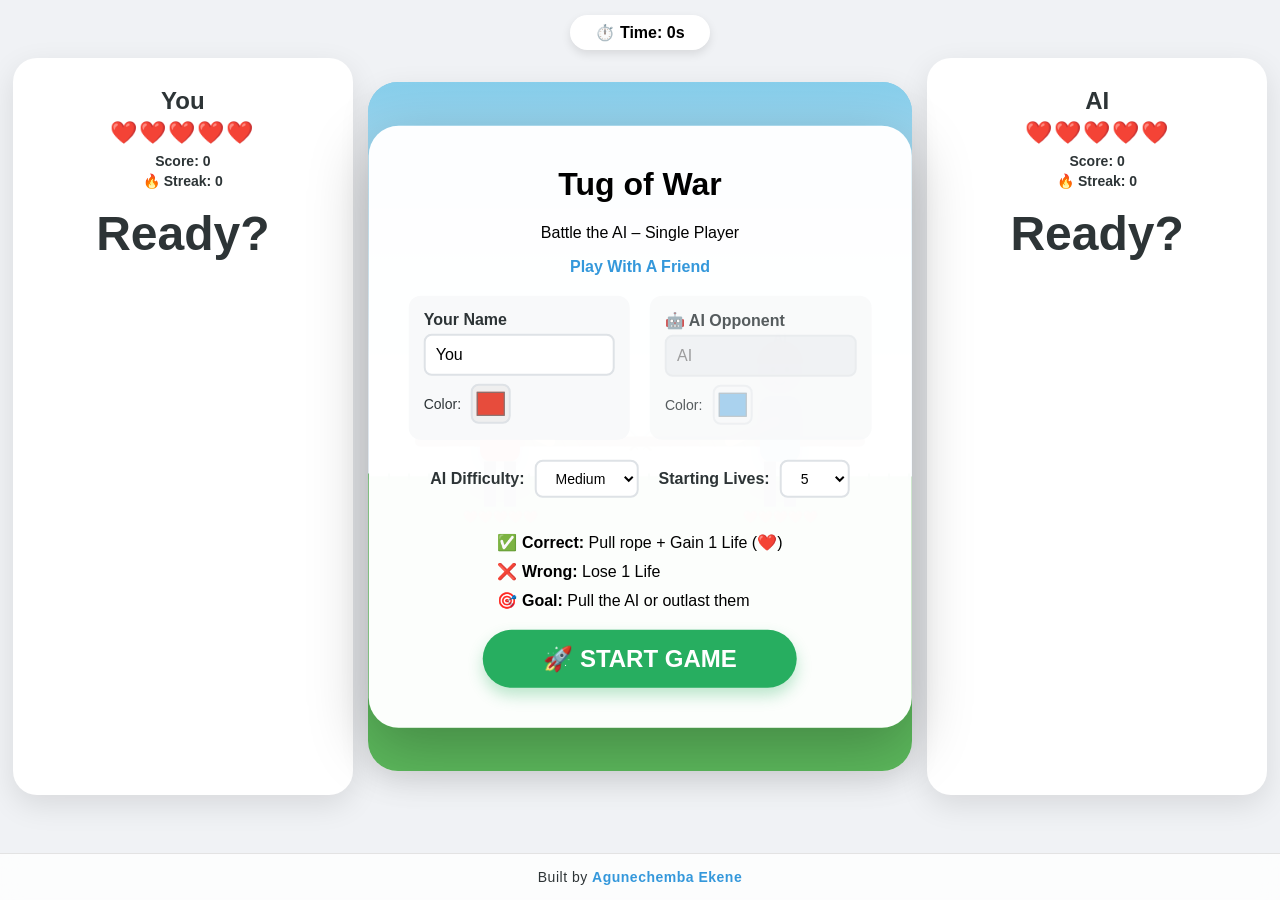
==== playWithAI.html @ 9bffb1f8 "Add files via upload" ====
<!DOCTYPE html>
<html lang="en">
<head>
    <meta charset="UTF-8" />
    <meta name="viewport" content="width=device-width, initial-scale=1.0" />
    <title>Tug of War – vs AI</title>
    <link rel="stylesheet" href="style.css">
    <link rel="icon" href="data:image/svg+xml,<svg xmlns='http://www.w3.org/2000/svg' viewBox='0 0 100 100'><text y='.9em' font-size='90'>🤖</text></svg>">
    <style>
        /* Additional overrides for single-player mode */
        .input-group input[type="text"][disabled] {
            background: #e9ecef;
            cursor: not-allowed;
            opacity: 0.7;
        }
        .input-group input[type="color"][disabled] {
            opacity: 0.5;
            cursor: not-allowed;
        }
        .option-btn.right-option {
            opacity: 0.85;
        }
        .option-btn.right-option:hover {
            background: #3498db;
            color: white;
        }
        /* Ensure AI panel doesn't look completely disabled */
        #rightPanel .option-btn {
            cursor: default;
        }
        #rightPanel .option-btn:active {
            transform: none;
            box-shadow: 0 4px 0 #dee2e6;
        }
        /* Welcome box adjustments for single player */
        .player-name-inputs .input-group:last-child {
            opacity: 0.8;
        }
    </style>
</head>
<body>
    <main>
        <div class="timer" id="timer">⏱️ Time: 0s</div>

        <div id="celebration" class="celebration-overlay">
            <h1 id="celebrationText">WINNER!</h1>
            <p id="celebrationSubtext">Incredible Pulling Power!</p>
        </div>

        <div class="game-container">
            <!-- PLAYER (LEFT) -->
            <div class="quiz-panel" id="leftPanel">
                <h2 id="leftPlayerName">You</h2>
                <div class="lives" id="leftLives">❤️❤️❤️❤️❤️</div>
                <div class="score-display" id="leftScore">Score: 0</div>
                <div class="streak-display" id="leftStreak">🔥 Streak: 0</div>
                <div class="question" id="leftQuestion">Ready?</div>
                <div class="options" id="leftOptions"></div>
            </div>

            <!-- STAGE -->
            <div class="stage-wrapper">
                <div id="welcomeBox" class="welcome-box">
                    <h1>Tug of War</h1>
                    <p>Battle the AI – Single Player</p>
                   <a href="index.html" class="footer-link">Play With A Friend</a>

                    <div class="player-name-inputs">
                        <div class="input-group">
                            <label for="leftNameInput">Your Name</label>
                            <input type="text" id="leftNameInput" placeholder="Enter name..." value="You" maxlength="15">
                            <div class="color-picker">
                                <label>Color:</label>
                                <input type="color" id="leftColor" value="#e74c3c">
                            </div>
                        </div>
                        <div class="input-group">
                            <label>🤖 AI Opponent</label>
                            <input type="text" id="rightNameInput" placeholder="AI name" value="AI" maxlength="15" disabled>
                            <div class="color-picker">
                                <label>Color:</label>
                                <input type="color" id="rightColor" value="#3498db" disabled>
                            </div>
                        </div>
                    </div>

                    <div class="game-settings">
                        <div class="setting-group">
                            <label>AI Difficulty:</label>
                            <select id="difficultySelect">
                                <option value="easy">Easy</option>
                                <option value="medium" selected>Medium</option>
                                <option value="hard">Hard</option>
                            </select>
                        </div>
                        <div class="setting-group">
                            <label>Starting Lives:</label>
                            <select id="livesSelect">
                                <option value="3">3</option>
                                <option value="5" selected>5</option>
                                <option value="7">7</option>
                                <option value="10">10</option>
                            </select>
                        </div>
                    </div>

                    <ul class="rules-list">
                        <li>✅ <b>Correct:</b> Pull rope + Gain 1 Life (❤️)</li>
                        <li>❌ <b>Wrong:</b> Lose 1 Life</li>
                        <li>🎯 <b>Goal:</b> Pull the AI or outlast them</li>
                    </ul>
                    <button id="startBtn">🚀 START GAME</button>
                </div>
                <canvas id="gameCanvas" aria-label="Tug of war game canvas showing rope position between player and AI"></canvas>
            </div>

            <!-- AI (RIGHT) -->
            <div class="quiz-panel" id="rightPanel">
                <h2 id="rightPlayerName">AI</h2>
                <div class="lives" id="rightLives">❤️❤️❤️❤️❤️</div>
                <div class="score-display" id="rightScore">Score: 0</div>
                <div class="streak-display" id="rightStreak">🔥 Streak: 0</div>
                <div class="question" id="rightQuestion">Ready?</div>
                <div class="options" id="rightOptions"></div>
            </div>
        </div>
    </main>

    <div class="modal" id="winModal">
        <div class="modal-box">
            <h2 id="winText">Winner Result</h2>
            <div id="statsContainer"></div>
            <button onclick="closeModal()">🔄 Play Again</button>
        </div>
    </div>

    <footer class="game-footer">
        <div class="footer-content">
            <span>Built by </span>
            <a href="https://agunechemba.name.ng" target="_blank" class="footer-link">Agunechemba Ekene</a>
        </div>
    </footer>

    <script>
        // ----- script.js (single-player vs AI) -----
        const canvas = document.getElementById("gameCanvas");
        const ctx = canvas.getContext("2d");
        const welcomeBox = document.getElementById("welcomeBox");
        const celebration = document.getElementById("celebration");
        const celebrationText = document.getElementById("celebrationText");
        const celebrationSubtext = document.getElementById("celebrationSubtext");

        let ropePosition = 0;
        let pullOffset = 0;
        let seconds = 0;
        let gameRunning = false;
        let leftLives = 5,
            rightLives = 5;
        let leftScore = 0,
            rightScore = 0;
        let leftStreak = 0,
            rightStreak = 0;
        const MAX_LIVES = 10;
        let timerInterval, leftQ, rightQ;

        // Player settings
        let leftPlayerName = "You";
        let rightPlayerName = "AI";
        let leftPlayerColor = "#e74c3c";
        let rightPlayerColor = "#3498db";
        let difficulty = "medium";
        let startingLives = 5;

        // AI state
        let aiThinkTimer = null;
        let aiBusy = false;
        let animationId = null;
        let resizeTimeout = null;

        // Stats for win modal
        let gameStats = {
            left: { correct: 0, wrong: 0, avgTime: 0, totalTime: 0 },
            right: { correct: 0, wrong: 0, avgTime: 0, totalTime: 0 }
        };

        function resizeCanvas() {
            canvas.width = canvas.clientWidth;
            canvas.height = canvas.clientHeight;
        }
        window.addEventListener("resize", () => {
            clearTimeout(resizeTimeout);
            resizeTimeout = setTimeout(resizeCanvas, 100);
        });
        resizeCanvas();

        /* --- MATH ENGINE (balanced for average players) --- */
        function generateQuestion() {
            let a, b, correct, op;
            const random = Math.random();

            switch (difficulty) {
                case "easy":
                    // Mostly addition and subtraction, simple numbers
                    if (random < 0.5) {
                        op = "+";
                        a = Math.floor(Math.random() * 15) + 1;
                        b = Math.floor(Math.random() * 15) + 1;
                        correct = a + b;
                    } else {
                        op = "-";
                        a = Math.floor(Math.random() * 20) + 10;
                        b = Math.floor(Math.random() * a) + 1;
                        correct = a - b;
                    }
                    break;
                case "medium":
                    // Mix of all operations with moderate numbers
                    if (random < 0.35) {
                        op = "+";
                        a = Math.floor(Math.random() * 25) + 1;
                        b = Math.floor(Math.random() * 25) + 1;
                        correct = a + b;
                    } else if (random < 0.65) {
                        op = "-";
                        a = Math.floor(Math.random() * 40) + 1;
                        b = Math.floor(Math.random() * a) + 1;
                        correct = a - b;
                    } else if (random < 0.85) {
                        op = "*";
                        a = Math.floor(Math.random() * 10) + 1;
                        b = Math.floor(Math.random() * 10) + 1;
                        correct = a * b;
                    } else {
                        op = "/";
                        b = Math.floor(Math.random() * 10) + 1;
                        correct = Math.floor(Math.random() * 10) + 1;
                        a = b * correct;
                    }
                    break;
                case "hard":
                    // All operations, slightly larger numbers
                    if (random < 0.30) {
                        op = "+";
                        a = Math.floor(Math.random() * 40) + 1;
                        b = Math.floor(Math.random() * 40) + 1;
                        correct = a + b;
                    } else if (random < 0.60) {
                        op = "-";
                        a = Math.floor(Math.random() * 60) + 1;
                        b = Math.floor(Math.random() * a) + 1;
                        correct = a - b;
                    } else if (random < 0.80) {
                        op = "*";
                        a = Math.floor(Math.random() * 12) + 1;
                        b = Math.floor(Math.random() * 12) + 1;
                        correct = a * b;
                    } else {
                        op = "/";
                        b = Math.floor(Math.random() * 12) + 1;
                        correct = Math.floor(Math.random() * 12) + 1;
                        a = b * correct;
                    }
                    break;
                default:
                    op = "+";
                    a = Math.floor(Math.random() * 20) + 1;
                    b = Math.floor(Math.random() * 20) + 1;
                    correct = a + b;
            }

            const options = new Set([correct]);
            let attempts = 0;
            while (options.size < 4 && attempts < 100) {
                let offset = Math.floor(Math.random() * 8) - 4;
                // Avoid zero offset for wrong answers
                if (offset === 0) offset = (Math.random() < 0.5) ? 1 : -1;
                const wrong = correct + offset;
                if (wrong !== correct && wrong >= -20 && wrong <= 100) {
                    options.add(wrong);
                }
                attempts++;
            }
            const opSymbol = op === '*' ? '×' : op === '/' ? '÷' : op;
            return {
                q: `${a} ${opSymbol} ${b}`,
                correct,
                options: Array.from(options).sort(() => Math.random() - 0.5)
            };
        }

        /* --- GAME ACTIONS --- */
        function submitAnswer(side, val, startTime) {
            if (!gameRunning) return;
            const q = side === "left" ? leftQ : rightQ;
            const timeTaken = startTime ? (Date.now() - startTime) / 1000 : 0;

            // Prevent AI from answering twice
            if (side === "right" && aiBusy) return;
            if (side === "right") aiBusy = true;

            if (val === q.correct) {
                pullOffset = side === "left" ? -15 : 15;
                ropePosition += pullOffset;
                if (side === "left") {
                    if (leftLives < MAX_LIVES) leftLives++;
                    leftScore++;
                    leftStreak++;
                    gameStats.left.correct++;
                    gameStats.left.totalTime += timeTaken;
                } else {
                    if (rightLives < MAX_LIVES) rightLives++;
                    rightScore++;
                    rightStreak++;
                    gameStats.right.correct++;
                    gameStats.right.totalTime += timeTaken;
                }
            } else {
                if (side === "left") {
                    leftLives--;
                    leftStreak = 0;
                    gameStats.left.wrong++;
                } else {
                    rightLives--;
                    rightStreak = 0;
                    gameStats.right.wrong++;
                }
                triggerShake(side + "Panel");
            }
            updateUI();
            if (!checkWin()) {
                setTimeout(() => pullOffset = 0, 100);
                newQuestions();
            } else {
                if (aiThinkTimer) { clearTimeout(aiThinkTimer);
                    aiThinkTimer = null; }
                aiBusy = false;
            }
            if (side === "right") {
                setTimeout(() => { aiBusy = false; }, 200);
            }
        }

        /* --- AI LOGIC (balanced for average players) --- */
        function aiTurn() {
            if (!gameRunning || aiBusy) return;
            const q = rightQ;
            if (!q) return;

            const correct = q.correct;
            let aiAnswer;

            // Balanced accuracy for average players
            let accuracy = 1.0;
            if (difficulty === "easy") accuracy = 0.55;
            else if (difficulty === "medium") accuracy = 0.70;
            else accuracy = 0.85;

            if (Math.random() < accuracy) {
                aiAnswer = correct;
            } else {
                const wrongOptions = q.options.filter(o => o !== correct);
                if (wrongOptions.length > 0) {
                    aiAnswer = wrongOptions[Math.floor(Math.random() * wrongOptions.length)];
                } else {
                    aiAnswer = correct + (Math.random() < 0.5 ? 1 : -1);
                }
            }

            // Balanced response times for average players
            let delay = 0;
            if (difficulty === "easy") delay = 900 + Math.random() * 1000;
            else if (difficulty === "medium") delay = 500 + Math.random() * 700;
            else delay = 300 + Math.random() * 500;

            if (aiThinkTimer) clearTimeout(aiThinkTimer);
            aiThinkTimer = setTimeout(() => {
                if (!gameRunning) return;
                const btns = document.querySelectorAll('#rightOptions .option-btn');
                for (let btn of btns) {
                    if (parseInt(btn.textContent) === aiAnswer) {
                        btn.click();
                        return;
                    }
                }
                if (btns.length > 0) btns[0].click();
            }, delay);
        }

        function checkWin() {
            let winner = "";
            if (ropePosition <= -150 || rightLives <= 0) winner = "left";
            else if (ropePosition >= 150 || leftLives <= 0) winner = "right";

            if (winner) {
                gameRunning = false;
                clearInterval(timerInterval);
                if (aiThinkTimer) { 
                    clearTimeout(aiThinkTimer);
                    aiThinkTimer = null; 
                }
                aiBusy = false;
                if (animationId) {
                    cancelAnimationFrame(animationId);
                    animationId = null;
                }
                calculateStats();
                showCelebration(winner);
                return true;
            }
            return false;
        }

        function calculateStats() {
            gameStats.left.avgTime = gameStats.left.correct > 0 ?
                (gameStats.left.totalTime / gameStats.left.correct).toFixed(2) : 0;
            gameStats.right.avgTime = gameStats.right.correct > 0 ?
                (gameStats.right.totalTime / gameStats.right.correct).toFixed(2) : 0;
        }

        function showCelebration(winner) {
            const winnerName = winner === "left" ? leftPlayerName : rightPlayerName;
            const winnerColor = winner === "left" ? leftPlayerColor : rightPlayerColor;
            celebrationText.textContent = `🏆 ${winnerName} WINS! 🏆`;
            celebrationText.style.color = winnerColor;
            celebrationSubtext.textContent = `Incredible Pulling Power in ${seconds}s!`;
            celebration.style.display = "flex";
            setTimeout(() => {
                celebration.style.display = "none";
                showWinModal(winner);
            }, 3000);
        }

        function showWinModal(winner) {
            const winnerName = winner === "left" ? leftPlayerName : rightPlayerName;
            const loserName = winner === "left" ? rightPlayerName : leftPlayerName;
            const winnerScore = winner === "left" ? leftScore : rightScore;
            const loserScore = winner === "left" ? rightScore : leftScore;
            const winnerLives = winner === "left" ? leftLives : rightLives;
            const loserLives = winner === "left" ? rightLives : leftLives;
            const winnerStats = winner === "left" ? gameStats.left : gameStats.right;
            const loserStats = winner === "left" ? gameStats.right : gameStats.left;

            document.getElementById("winText").textContent = `🎉 ${winnerName} Wins! 🎉`;
            document.getElementById("statsContainer").innerHTML = `
                    <div class="stat-item"><span class="label">${winnerName} Score:</span><span class="value">${winnerScore}</span></div>
                    <div class="stat-item"><span class="label">${loserName} Score:</span><span class="value">${loserScore}</span></div>
                    <div class="stat-item"><span class="label">${winnerName} Lives Remaining:</span><span class="value">${winnerLives} ❤️</span></div>
                    <div class="stat-item"><span class="label">${loserName} Lives Remaining:</span><span class="value">${loserLives} ❤️</span></div>
                    <div class="stat-item"><span class="label">${winnerName} Correct:</span><span class="value">${winnerStats.correct}</span></div>
                    <div class="stat-item"><span class="label">${winnerName} Wrong:</span><span class="value">${winnerStats.wrong}</span></div>
                    <div class="stat-item"><span class="label">${winnerName} Avg Response:</span><span class="value">${winnerStats.avgTime}s</span></div>
                    <div class="stat-item"><span class="label">${loserName} Avg Response:</span><span class="value">${loserStats.avgTime}s</span></div>
                    <div class="stat-item"><span class="label">Total Game Time:</span><span class="value">${seconds}s</span></div>
                    <div class="stat-item" style="border-bottom:none;padding-top:10px;font-size:14px;color:#636e72;">
                        <span class="label">AI Difficulty:</span>
                        <span class="value" style="text-transform:capitalize;">${difficulty}</span>
                    </div>
                `;
            document.getElementById("winModal").classList.add("active");
        }

        /* --- RENDERING --- */
        function draw() {
            if (!gameRunning && celebration.style.display === "none") {
                if (animationId) {
                    cancelAnimationFrame(animationId);
                    animationId = null;
                }
                return;
            }
            ctx.clearRect(0, 0, canvas.width, canvas.height);
            const centerY = canvas.height / 2;
            const ropeX = (canvas.width / 2) + ropePosition + (pullOffset * 0.5);

            const gradient = ctx.createLinearGradient(0, 0, 0, centerY + 50);
            gradient.addColorStop(0, "#87ceeb");
            gradient.addColorStop(0.7, "#e8f5ff");
            ctx.fillStyle = gradient;
            ctx.fillRect(0, 0, canvas.width, centerY + 50);

            ctx.fillStyle = "#5cb85c";
            ctx.fillRect(0, centerY + 50, canvas.width, canvas.height - centerY - 50);
            ctx.fillStyle = "#4CAF50";
            for (let i = 0; i < canvas.width; i += 20) {
                ctx.fillRect(i, centerY + 47, 2, 6);
            }

            ctx.fillStyle = "rgba(0,0,0,0.1)";
            ctx.beginPath();
            ctx.ellipse(ropeX - 140, centerY + 65, 30, 10, 0, 0, Math.PI * 2);
            ctx.ellipse(ropeX + 140, centerY + 65, 30, 10, 0, 0, Math.PI * 2);
            ctx.fill();

            ctx.fillStyle = "rgba(255,255,255,0.3)";
            ctx.beginPath();
            ctx.arc(canvas.width / 2, centerY + 15, 20, 0, Math.PI * 2);
            ctx.fill();
            ctx.fillStyle = "rgba(255,255,255,0.5)";
            ctx.font = "20px Arial";
            ctx.textAlign = "center";
            ctx.textBaseline = "middle";
            ctx.fillText("⚔️", canvas.width / 2, centerY + 15);

            const ropeGradient = ctx.createLinearGradient(ropeX - 220, 0, ropeX + 220, 0);
            ropeGradient.addColorStop(0, "#8d6e63");
            ropeGradient.addColorStop(0.3, "#a1887f");
            ropeGradient.addColorStop(0.5, "#8d6e63");
            ropeGradient.addColorStop(0.7, "#a1887f");
            ropeGradient.addColorStop(1, "#8d6e63");
            ctx.lineWidth = 10;
            ctx.strokeStyle = ropeGradient;
            ctx.lineCap = "round";
            ctx.beginPath();
            ctx.moveTo(ropeX - 220, centerY + 15);
            ctx.lineTo(ropeX + 220, centerY + 15);
            ctx.stroke();

            ctx.strokeStyle = "rgba(139, 69, 19, 0.3)";
            ctx.lineWidth = 1;
            for (let i = -200; i <= 200; i += 15) {
                ctx.beginPath();
                ctx.moveTo(ropeX + i, centerY + 10);
                ctx.lineTo(ropeX + i + 5, centerY + 20);
                ctx.stroke();
            }

            drawPlayer(ropeX - 140, centerY + 15, true);
            drawPlayer(ropeX + 140, centerY + 15, false);
            animationId = requestAnimationFrame(draw);
        }

        function drawPlayer(x, y, isLeft) {
            const skin = "#ffdbac";
            const hair = isLeft ? "#4b2c20" : "#f1c40f";
            const pullSide = isLeft ? 1 : -1;
            const color = isLeft ? leftPlayerColor : rightPlayerColor;
            const name = isLeft ? leftPlayerName : rightPlayerName;

            ctx.fillStyle = color;
            ctx.shadowColor = "rgba(0,0,0,0.2)";
            ctx.shadowBlur = 10;
            ctx.shadowOffsetY = 5;
            ctx.beginPath();
            ctx.roundRect(x - 20, y - 45, 40, 65, 10);
            ctx.fill();
            ctx.shadowBlur = 0;
            ctx.shadowOffsetY = 0;

            ctx.fillStyle = skin;
            ctx.beginPath();
            ctx.arc(x, y - 70, 22, 0, Math.PI * 2);
            ctx.fill();

            ctx.fillStyle = hair;
            ctx.beginPath();
            ctx.arc(x, y - 78, 23, Math.PI, 0);
            ctx.fill();

            ctx.fillStyle = "#333";
            ctx.beginPath();
            ctx.arc(x - 7, y - 72, 2.5, 0, Math.PI * 2);
            ctx.arc(x + 7, y - 72, 2.5, 0, Math.PI * 2);
            ctx.fill();

            ctx.strokeStyle = "#333";
            ctx.lineWidth = 1.5;
            ctx.beginPath();
            ctx.arc(x, y - 62, 5, 0.5, Math.PI - 0.5);
            ctx.stroke();

            ctx.strokeStyle = skin;
            ctx.lineWidth = 10;
            ctx.lineCap = "round";
            ctx.beginPath();
            ctx.moveTo(x + (pullSide * 5), y - 20);
            ctx.lineTo(x + (pullSide * 50), y);
            ctx.stroke();

            ctx.fillStyle = "#2c3e50";
            ctx.fillRect(x - 16, y + 20, 12, 45);
            ctx.fillRect(x + 4, y + 20, 12, 45);

            ctx.fillStyle = "rgba(0,0,0,0.7)";
            ctx.shadowBlur = 0;
            ctx.font = "bold 14px Arial";
            ctx.textAlign = "center";
            ctx.textBaseline = "bottom";
            ctx.fillText(name, x, y - 95);

            const lives = isLeft ? leftLives : rightLives;
            ctx.font = "12px Arial";
            ctx.textBaseline = "top";
            ctx.fillText("❤️".repeat(Math.min(lives, 5)), x, y + 70);
        }

        /* --- UTILS --- */
        function updateUI() {
            document.getElementById("leftLives").textContent = "❤️".repeat(Math.min(leftLives, 10));
            document.getElementById("rightLives").textContent = "❤️".repeat(Math.min(rightLives, 10));
            document.getElementById("leftScore").textContent = `Score: ${leftScore}`;
            document.getElementById("rightScore").textContent = `Score: ${rightScore}`;
            document.getElementById("leftStreak").textContent = `🔥 Streak: ${leftStreak}`;
            document.getElementById("rightStreak").textContent = `🔥 Streak: ${rightStreak}`;
        }

        function triggerShake(id) {
            const p = document.getElementById(id);
            p.classList.add("shake");
            setTimeout(() => p.classList.remove("shake"), 400);
        }

        function newQuestions() {
            leftQ = generateQuestion();
            rightQ = generateQuestion();
            document.getElementById("leftQuestion").textContent = leftQ.q;
            document.getElementById("rightQuestion").textContent = rightQ.q;
            renderOptions("leftOptions", leftQ, "left");
            renderOptions("rightOptions", rightQ, "right");

            if (gameRunning) {
                if (aiThinkTimer) clearTimeout(aiThinkTimer);
                aiThinkTimer = setTimeout(() => {
                    if (gameRunning) aiTurn();
                }, 400);
            }
        }

        function renderOptions(id, obj, side) {
            const c = document.getElementById(id);
            c.innerHTML = "";
            obj.options.forEach(o => {
                const b = document.createElement("button");
                b.className = `option-btn ${side}-option`;
                b.textContent = o;
                const startTime = Date.now();
                b.onclick = () => {
                    if (side === "left") {
                        submitAnswer(side, o, startTime);
                    } else {
                        submitAnswer(side, o, startTime);
                    }
                };
                c.appendChild(b);
            });
        }

        /* --- START / RESET --- */
        document.getElementById("startBtn").onclick = () => {
            leftPlayerName = document.getElementById("leftNameInput").value.trim() || "You";
            rightPlayerName = "AI";
            leftPlayerColor = document.getElementById("leftColor").value;
            rightPlayerColor = "#3498db";
            difficulty = document.getElementById("difficultySelect").value;
            startingLives = parseInt(document.getElementById("livesSelect").value);

            document.getElementById("leftPlayerName").textContent = leftPlayerName;
            document.getElementById("rightPlayerName").textContent = rightPlayerName;
            document.getElementById("leftPanel").style.borderColor = leftPlayerColor;
            document.getElementById("rightPanel").style.borderColor = "#3498db";

            welcomeBox.style.display = "none";
            gameRunning = true;
            aiBusy = false;
            leftLives = startingLives;
            rightLives = startingLives;
            leftScore = 0;
            rightScore = 0;
            leftStreak = 0;
            rightStreak = 0;
            ropePosition = 0;
            seconds = 0;
            gameStats = {
                left: { correct: 0, wrong: 0, avgTime: 0, totalTime: 0 },
                right: { correct: 0, wrong: 0, avgTime: 0, totalTime: 0 }
            };
            updateUI();
            newQuestions();
            if (animationId) {
                cancelAnimationFrame(animationId);
                animationId = null;
            }
            draw();

            clearInterval(timerInterval);
            timerInterval = setInterval(() => {
                seconds++;
                document.getElementById("timer").textContent = `⏱️ Time: ${seconds}s`;
            }, 1000);
        };

        function closeModal() {
            document.getElementById("winModal").classList.remove("active");
            welcomeBox.style.display = "block";
            document.getElementById("timer").textContent = "⏱️ Time: 0s";
            document.getElementById("leftPanel").style.borderColor = "transparent";
            document.getElementById("rightPanel").style.borderColor = "transparent";
            if (aiThinkTimer) { clearTimeout(aiThinkTimer);
                aiThinkTimer = null; }
            aiBusy = false;
            if (animationId) {
                cancelAnimationFrame(animationId);
                animationId = null;
            }
        }

        // Polyfill for roundRect
        if (!CanvasRenderingContext2D.prototype.roundRect) {
            CanvasRenderingContext2D.prototype.roundRect = function(x, y, w, h, r) {
                if (r > w / 2) r = w / 2;
                if (r > h / 2) r = h / 2;
                this.moveTo(x + r, y);
                this.lineTo(x + w - r, y);
                this.quadraticCurveTo(x + w, y, x + w, y + r);
                this.lineTo(x + w, y + h - r);
                this.quadraticCurveTo(x + w, y + h, x + w - r, y + h);
                this.lineTo(x + r, y + h);
                this.quadraticCurveTo(x, y + h, x, y + h - r);
                this.lineTo(x, y + r);
                this.quadraticCurveTo(x, y, x + r, y);
                return this;
            };
        }

        draw();
    </script>
</body>
</html>
---- style.css ----
body {
  margin: 0;
  font-family: 'Segoe UI', Tahoma, Geneva, Verdana, sans-serif;
  background: #f0f2f5;
  min-height: 100vh;
  display: flex;
  flex-direction: column;
  overflow: hidden;
  touch-action: manipulation;
}

main { flex: 1; display: flex; align-items: center; justify-content: center; position: relative; }

.game-container {
  width: 98vw;
  height: 90vh;
  display: grid;
  grid-template-columns: 1fr 1.6fr 1fr;
  gap: 15px;
  align-items: center;
}

/* --- QUIZ PANELS --- */
.quiz-panel {
  background: white;
  border-radius: 24px;
  box-shadow: 0 10px 30px rgba(0,0,0,0.1);
  padding: 20px;
  display: flex;
  flex-direction: column;
  align-items: center;
  height: 85%;
  border: 4px solid transparent;
  transition: 0.3s ease;
}

.quiz-panel h2 {
  margin: 5px 0;
  font-size: 24px;
  color: #2d3436;
}

.lives { font-size: 22px; margin-bottom: 5px; color: #ff4757; letter-spacing: 2px; }

.score-display, .streak-display {
  font-size: 14px;
  font-weight: 600;
  color: #2d3436;
  margin: 2px 0;
}

/* Error Shake Effect */
.shake { 
    animation: shakeAnim 0.4s cubic-bezier(.36,.07,.19,.97) both; 
    border-color: #ff4757;
}
@keyframes shakeAnim {
  10%, 90% { transform: translate3d(-1px, 0, 0); }
  30%, 50%, 70% { transform: translate3d(-4px, 0, 0); }
  40%, 60% { transform: translate3d(4px, 0, 0); }
}

.question { font-size: 48px; font-weight: 800; margin: 15px 0; color: #2d3436; }
.options { display: grid; grid-template-columns: 1fr 1fr; gap: 12px; width: 100%; }

.option-btn {
  font-size: 24px;
  padding: 18px;
  border-radius: 14px;
  border: none;
  cursor: pointer;
  background: #f8f9fa;
  box-shadow: 0 4px 0 #dee2e6;
  transition: 0.1s;
}
.option-btn:active { transform: translateY(3px); box-shadow: 0 1px 0 #dee2e6; }
.left-option:hover { background: #2ecc71; color: white; }
.right-option:hover { background: #3498db; color: white; }

/* --- STAGE & CELEBRATION --- */
.stage-wrapper { position: relative; height: 85%; width: 100%; }
canvas {
  width: 100%; height: 100%;
  background: linear-gradient(#87ceeb 0%, #e8f5ff 70%, #ffffff 100%);
  border-radius: 30px;
  box-shadow: inset 0 0 50px rgba(0,0,0,0.05), 0 10px 30px rgba(0,0,0,0.1);
}

.welcome-box {
  position: absolute; top: 50%; left: 50%; transform: translate(-50%, -50%);
  background: rgba(255, 255, 255, 0.98);
  padding: 40px; border-radius: 30px; text-align: center;
  z-index: 100; box-shadow: 0 20px 60px rgba(0,0,0,0.25);
  width: 85%;
  max-height: 90vh;
  overflow-y: auto;
}

.welcome-box h1 {
  margin-top: 0;
  font-size: 32px;
}

.player-name-inputs {
  display: grid;
  grid-template-columns: 1fr 1fr;
  gap: 20px;
  margin: 20px 0;
}

.input-group {
  background: #f8f9fa;
  padding: 15px;
  border-radius: 12px;
  text-align: left;
}

.input-group label {
  display: block;
  font-weight: 600;
  margin-bottom: 5px;
  color: #2d3436;
}

.input-group input[type="text"] {
  width: 100%;
  padding: 10px;
  border: 2px solid #dee2e6;
  border-radius: 8px;
  font-size: 16px;
  box-sizing: border-box;
  transition: border-color 0.3s;
}

.input-group input[type="text"]:focus {
  outline: none;
  border-color: #3498db;
}

.color-picker {
  margin-top: 8px;
  display: flex;
  align-items: center;
  gap: 10px;
}

.color-picker label {
  margin-bottom: 0;
  font-weight: 500;
  font-size: 14px;
}

.color-picker input[type="color"] {
  width: 40px;
  height: 40px;
  border: 2px solid #dee2e6;
  border-radius: 8px;
  cursor: pointer;
  padding: 2px;
}

.game-settings {
  display: flex;
  gap: 20px;
  justify-content: center;
  margin: 15px 0;
}

.setting-group {
  display: flex;
  align-items: center;
  gap: 10px;
}

.setting-group label {
  font-weight: 600;
  color: #2d3436;
}

.setting-group select {
  padding: 8px 15px;
  border: 2px solid #dee2e6;
  border-radius: 8px;
  font-size: 14px;
  background: white;
  cursor: pointer;
}

.celebration-overlay {
  position: absolute; inset: 0; display: none;
  flex-direction: column; align-items: center; justify-content: center;
  background: rgba(255,255,255,0.3); z-index: 500; pointer-events: none;
}
#celebrationText {
  font-size: 90px; font-weight: 900;
  animation: winBounce 0.8s infinite alternate ease-in-out;
}
#celebrationSubtext {
  font-size: 30px;
  font-weight: 600;
  margin-top: -10px;
}
@keyframes winBounce {
  from { transform: scale(0.9) rotate(-3deg); }
  to { transform: scale(1.1) rotate(3deg); }
}

/* --- UI COMPONENTS --- */
#startBtn {
  font-size: 24px; font-weight: bold; padding: 15px 60px;
  border: none; background: #27ae60; color: white;
  border-radius: 50px; cursor: pointer; box-shadow: 0 8px 15px rgba(39,174,96,0.3);
  transition: transform 0.2s;
}
#startBtn:hover { transform: scale(1.05); }
#startBtn:active { transform: scale(0.95); }

.rules-list {
  list-style: none;
  padding-left: 0;
  margin: 15px 0;
  text-align: left;
  display: inline-block;
}

.rules-list li {
  padding: 5px 0;
  font-size: 16px;
}

/* --- LAYOUT ADJUSTMENT --- */
body {
  margin: 0;
  display: flex;
  flex-direction: column;
  min-height: 100vh;
}

main {
  flex: 1;
  display: flex;
  align-items: center;
  justify-content: center;
}

/* --- FOOTER STYLING --- */
.game-footer {
  background: rgba(255, 255, 255, 0.8);
  backdrop-filter: blur(10px);
  border-top: 1px solid rgba(0, 0, 0, 0.1);
  padding: 15px 0;
  text-align: center;
  width: 100%;
  z-index: 100;
}

.footer-content {
  font-size: 14px;
  color: #2d3436;
  font-weight: 500;
  letter-spacing: 0.5px;
}

.footer-link {
  color: #3498db;
  text-decoration: none;
  font-weight: 700;
  position: relative;
  transition: color 0.3s ease;
}

.footer-link:hover {
  color: #2980b9;
}

.footer-link::after {
  content: '';
  position: absolute;
  width: 0;
  height: 2px;
  bottom: -2px;
  left: 0;
  background-color: #2980b9;
  transition: width 0.3s ease;
}

.footer-link:hover::after {
  width: 100%;
}

.timer { 
  position: fixed; 
  top: 15px; 
  background: white; 
  padding: 8px 25px; 
  border-radius: 50px; 
  font-weight: bold; 
  box-shadow: 0 4px 10px rgba(0,0,0,0.1); 
  z-index: 200; 
}

.modal { 
  position: fixed; 
  inset: 0; 
  background: rgba(0,0,0,0.85); 
  display: flex; 
  align-items: center; 
  justify-content: center; 
  visibility: hidden; 
  opacity: 0; 
  transition: 0.3s; 
  z-index: 1000; 
}
.modal.active { visibility: visible; opacity: 1; }
.modal-box { 
  background: white; 
  padding: 50px; 
  border-radius: 30px; 
  text-align: center; 
  max-width: 500px;
  width: 90%;
}

.modal-box h2 {
  font-size: 36px;
  margin-bottom: 10px;
}

#statsContainer {
  margin: 20px 0;
  text-align: left;
}

.stat-item {
  display: flex;
  justify-content: space-between;
  padding: 8px 0;
  border-bottom: 1px solid #eee;
  font-size: 16px;
}

.stat-item .label {
  font-weight: 500;
  color: #636e72;
}

.stat-item .value {
  font-weight: 700;
  color: #2d3436;
}

.modal-box button {
  font-size: 20px;
  font-weight: bold;
  padding: 12px 40px;
  border: none;
  background: #3498db;
  color: white;
  border-radius: 50px;
  cursor: pointer;
  transition: transform 0.2s;
}

.modal-box button:hover { transform: scale(1.05); }

/* --- RESPONSIVE --- */
@media (max-width: 1024px) {
  .game-container {
    grid-template-columns: 1fr 2fr 1fr;
    gap: 10px;
  }
  
  .question { font-size: 36px; }
  .option-btn { font-size: 20px; padding: 14px; }
}

@media (max-width: 768px) {
  .game-container {
    grid-template-columns: 1fr;
    grid-template-rows: auto 1fr auto;
    gap: 10px;
    height: auto;
    width: 100vw;
  }
  
  .quiz-panel {
    height: auto;
    padding: 15px;
    flex-direction: row;
    flex-wrap: wrap;
    justify-content: center;
  }
  
  .quiz-panel h2 { font-size: 18px; margin: 0 10px; }
  .question { font-size: 28px; margin: 10px 0; }
  .option-btn { font-size: 18px; padding: 12px; }
  .stage-wrapper { height: 50vh; }
  
  .welcome-box {
    width: 95%;
    padding: 20px;
    max-height: 85vh;
  }
  
  .welcome-box h1 { font-size: 24px; }
  
  .player-name-inputs {
    grid-template-columns: 1fr;
    gap: 10px;
  }
  
  .game-settings {
    flex-direction: column;
    align-items: center;
    gap: 10px;
  }
  
  .timer {
    top: 5px;
    font-size: 14px;
    padding: 5px 15px;
  }
  
  #celebrationText { font-size: 50px; }
  #celebrationSubtext { font-size: 20px; }
}

@media (max-width: 480px) {
  .question { font-size: 22px; }
  .option-btn { font-size: 16px; padding: 10px; }
  .lives { font-size: 18px; }
  .modal-box { padding: 30px 20px; }
  .modal-box h2 { font-size: 28px; }
}
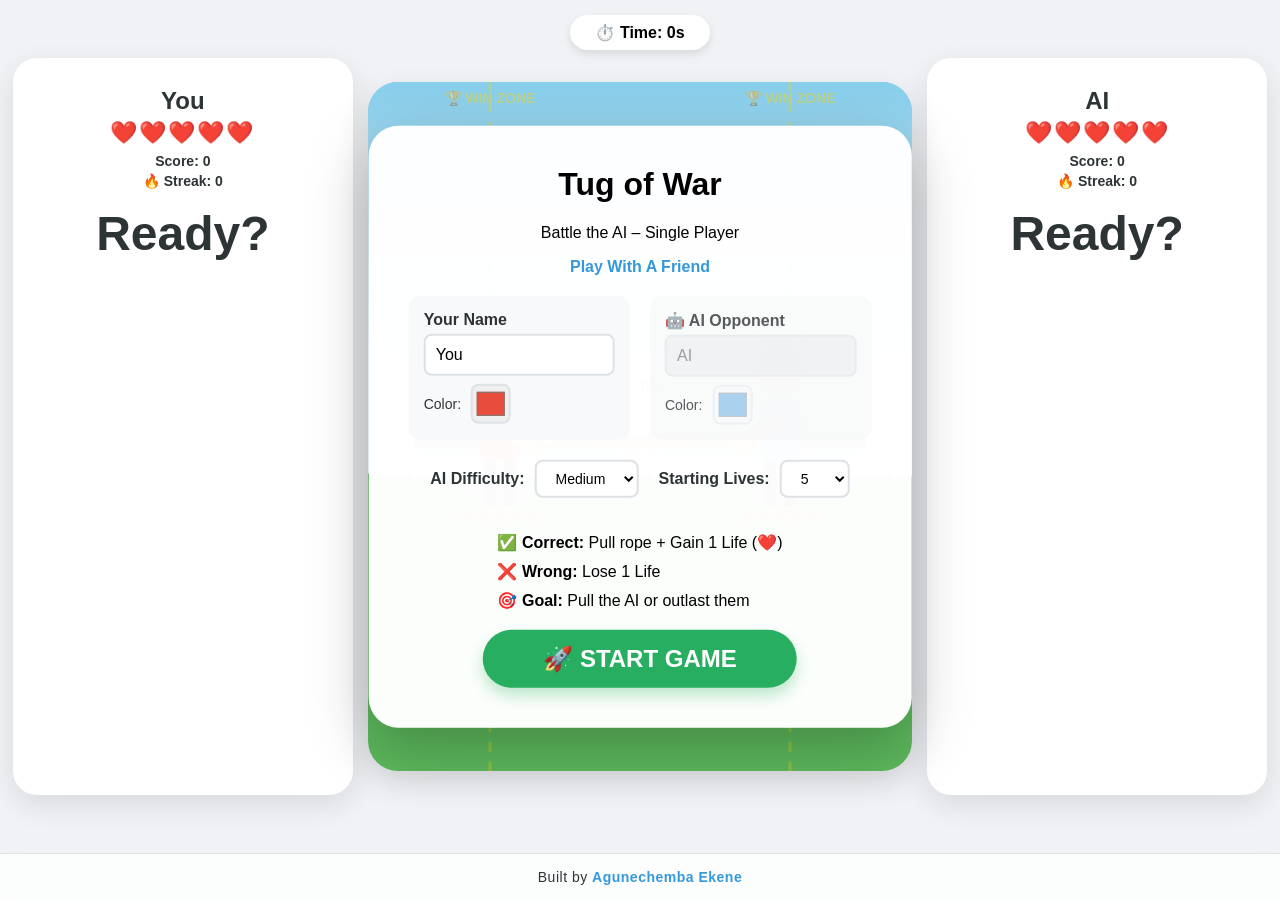
==== commit d3ad3103: "Add files via upload" ====
--- a/playWithAI.html
+++ b/playWithAI.html
@@ -6,722 +6,110 @@
     <title>Tug of War – vs AI</title>
     <link rel="stylesheet" href="style.css">
     <link rel="icon" href="data:image/svg+xml,<svg xmlns='http://www.w3.org/2000/svg' viewBox='0 0 100 100'><text y='.9em' font-size='90'>🤖</text></svg>">
-    <style>
-        /* Additional overrides for single-player mode */
-        .input-group input[type="text"][disabled] {
-            background: #e9ecef;
-            cursor: not-allowed;
-            opacity: 0.7;
-        }
-        .input-group input[type="color"][disabled] {
-            opacity: 0.5;
-            cursor: not-allowed;
-        }
-        .option-btn.right-option {
-            opacity: 0.85;
-        }
-        .option-btn.right-option:hover {
-            background: #3498db;
-            color: white;
-        }
-        /* Ensure AI panel doesn't look completely disabled */
-        #rightPanel .option-btn {
-            cursor: default;
-        }
-        #rightPanel .option-btn:active {
-            transform: none;
-            box-shadow: 0 4px 0 #dee2e6;
-        }
-        /* Welcome box adjustments for single player */
-        .player-name-inputs .input-group:last-child {
-            opacity: 0.8;
-        }
-    </style>
 </head>
-<body>
-    <main>
-        <div class="timer" id="timer">⏱️ Time: 0s</div>
+<body class="ai-mode">
+<main>
+    <div class="timer" id="timer">⏱️ Time: 0s</div>
 
-        <div id="celebration" class="celebration-overlay">
-            <h1 id="celebrationText">WINNER!</h1>
-            <p id="celebrationSubtext">Incredible Pulling Power!</p>
+    <div id="celebration" class="celebration-overlay">
+        <h1 id="celebrationText">WINNER!</h1>
+        <p id="celebrationSubtext">Incredible Pulling Power!</p>
+    </div>
+
+    <div class="game-container">
+        <!-- PLAYER (LEFT) -->
+        <div class="quiz-panel" id="leftPanel">
+            <h2 id="leftPlayerName">You</h2>
+            <div class="lives" id="leftLives">❤️❤️❤️❤️❤️</div>
+            <div class="score-display" id="leftScore">Score: 0</div>
+            <div class="streak-display" id="leftStreak">🔥 Streak: 0</div>
+            <div class="question" id="leftQuestion">Ready?</div>
+            <div class="options" id="leftOptions"></div>
         </div>
 
-        <div class="game-container">
-            <!-- PLAYER (LEFT) -->
-            <div class="quiz-panel" id="leftPanel">
-                <h2 id="leftPlayerName">You</h2>
-                <div class="lives" id="leftLives">❤️❤️❤️❤️❤️</div>
-                <div class="score-display" id="leftScore">Score: 0</div>
-                <div class="streak-display" id="leftStreak">🔥 Streak: 0</div>
-                <div class="question" id="leftQuestion">Ready?</div>
-                <div class="options" id="leftOptions"></div>
-            </div>
+        <!-- STAGE -->
+        <div class="stage-wrapper">
+            <div id="welcomeBox" class="welcome-box">
+                <h1>Tug of War</h1>
+                <p>Battle the AI – Single Player</p>
+                <a href="index.html" class="footer-link">Play With A Friend</a>
 
-            <!-- STAGE -->
-            <div class="stage-wrapper">
-                <div id="welcomeBox" class="welcome-box">
-                    <h1>Tug of War</h1>
-                    <p>Battle the AI – Single Player</p>
-                   <a href="index.html" class="footer-link">Play With A Friend</a>
-
-                    <div class="player-name-inputs">
-                        <div class="input-group">
-                            <label for="leftNameInput">Your Name</label>
-                            <input type="text" id="leftNameInput" placeholder="Enter name..." value="You" maxlength="15">
-                            <div class="color-picker">
-                                <label>Color:</label>
-                                <input type="color" id="leftColor" value="#e74c3c">
-                            </div>
-                        </div>
-                        <div class="input-group">
-                            <label>🤖 AI Opponent</label>
-                            <input type="text" id="rightNameInput" placeholder="AI name" value="AI" maxlength="15" disabled>
-                            <div class="color-picker">
-                                <label>Color:</label>
-                                <input type="color" id="rightColor" value="#3498db" disabled>
-                            </div>
+                <div class="player-name-inputs">
+                    <div class="input-group">
+                        <label for="leftNameInput">Your Name</label>
+                        <input type="text" id="leftNameInput" placeholder="Enter name..." value="You" maxlength="15">
+                        <div class="color-picker">
+                            <label>Color:</label>
+                            <input type="color" id="leftColor" value="#e74c3c">
                         </div>
                     </div>
-
-                    <div class="game-settings">
-                        <div class="setting-group">
-                            <label>AI Difficulty:</label>
-                            <select id="difficultySelect">
-                                <option value="easy">Easy</option>
-                                <option value="medium" selected>Medium</option>
-                                <option value="hard">Hard</option>
-                            </select>
-                        </div>
-                        <div class="setting-group">
-                            <label>Starting Lives:</label>
-                            <select id="livesSelect">
-                                <option value="3">3</option>
-                                <option value="5" selected>5</option>
-                                <option value="7">7</option>
-                                <option value="10">10</option>
-                            </select>
+                    <div class="input-group">
+                        <label>🤖 AI Opponent</label>
+                        <input type="text" id="rightNameInput" placeholder="AI name" value="AI" maxlength="15" disabled>
+                        <div class="color-picker">
+                            <label>Color:</label>
+                            <input type="color" id="rightColor" value="#3498db" disabled>
                         </div>
                     </div>
+                </div>
 
-                    <ul class="rules-list">
-                        <li>✅ <b>Correct:</b> Pull rope + Gain 1 Life (❤️)</li>
-                        <li>❌ <b>Wrong:</b> Lose 1 Life</li>
-                        <li>🎯 <b>Goal:</b> Pull the AI or outlast them</li>
-                    </ul>
-                    <button id="startBtn">🚀 START GAME</button>
+                <div class="game-settings">
+                    <div class="setting-group">
+                        <label>AI Difficulty:</label>
+                        <select id="difficultySelect">
+                            <option value="easy">Easy</option>
+                            <option value="medium" selected>Medium</option>
+                            <option value="hard">Hard</option>
+                        </select>
+                    </div>
+                    <div class="setting-group">
+                        <label>Starting Lives:</label>
+                        <select id="livesSelect">
+                            <option value="3">3</option>
+                            <option value="5" selected>5</option>
+                            <option value="7">7</option>
+                            <option value="10">10</option>
+                        </select>
+                    </div>
                 </div>
-                <canvas id="gameCanvas" aria-label="Tug of war game canvas showing rope position between player and AI"></canvas>
+
+                <ul class="rules-list">
+                    <li>✅ <b>Correct:</b> Pull rope + Gain 1 Life (❤️)</li>
+                    <li>❌ <b>Wrong:</b> Lose 1 Life</li>
+                    <li>🎯 <b>Goal:</b> Pull the AI or outlast them</li>
+                </ul>
+                <button id="startBtn">🚀 START GAME</button>
             </div>
+            <canvas id="gameCanvas" aria-label="Tug of war game canvas showing rope position between player and AI"></canvas>
+        </div>
 
-            <!-- AI (RIGHT) -->
-            <div class="quiz-panel" id="rightPanel">
-                <h2 id="rightPlayerName">AI</h2>
-                <div class="lives" id="rightLives">❤️❤️❤️❤️❤️</div>
-                <div class="score-display" id="rightScore">Score: 0</div>
-                <div class="streak-display" id="rightStreak">🔥 Streak: 0</div>
-                <div class="question" id="rightQuestion">Ready?</div>
-                <div class="options" id="rightOptions"></div>
-            </div>
-        </div>
-    </main>
-
-    <div class="modal" id="winModal">
-        <div class="modal-box">
-            <h2 id="winText">Winner Result</h2>
-            <div id="statsContainer"></div>
-            <button onclick="closeModal()">🔄 Play Again</button>
+        <!-- AI (RIGHT) -->
+        <div class="quiz-panel" id="rightPanel">
+            <h2 id="rightPlayerName">AI</h2>
+            <div class="lives" id="rightLives">❤️❤️❤️❤️❤️</div>
+            <div class="score-display" id="rightScore">Score: 0</div>
+            <div class="streak-display" id="rightStreak">🔥 Streak: 0</div>
+            <div class="question" id="rightQuestion">Ready?</div>
+            <div class="options" id="rightOptions"></div>
         </div>
     </div>
+</main>
 
-    <footer class="game-footer">
-        <div class="footer-content">
-            <span>Built by </span>
-            <a href="https://agunechemba.name.ng" target="_blank" class="footer-link">Agunechemba Ekene</a>
-        </div>
-    </footer>
+<div class="modal" id="winModal">
+    <div class="modal-box">
+        <h2 id="winText">Winner Result</h2>
+        <div id="statsContainer"></div>
+        <button onclick="closeModal()">🔄 Play Again</button>
+    </div>
+</div>
 
-    <script>
-        // ----- script.js (single-player vs AI) -----
-        const canvas = document.getElementById("gameCanvas");
-        const ctx = canvas.getContext("2d");
-        const welcomeBox = document.getElementById("welcomeBox");
-        const celebration = document.getElementById("celebration");
-        const celebrationText = document.getElementById("celebrationText");
-        const celebrationSubtext = document.getElementById("celebrationSubtext");
+<footer class="game-footer">
+    <div class="footer-content">
+        <span>Built by </span>
+        <a href="https://agunechemba.name.ng" target="_blank" class="footer-link">Agunechemba Ekene</a>
+    </div>
+</footer>
 
-        let ropePosition = 0;
-        let pullOffset = 0;
-        let seconds = 0;
-        let gameRunning = false;
-        let leftLives = 5,
-            rightLives = 5;
-        let leftScore = 0,
-            rightScore = 0;
-        let leftStreak = 0,
-            rightStreak = 0;
-        const MAX_LIVES = 10;
-        let timerInterval, leftQ, rightQ;
-
-        // Player settings
-        let leftPlayerName = "You";
-        let rightPlayerName = "AI";
-        let leftPlayerColor = "#e74c3c";
-        let rightPlayerColor = "#3498db";
-        let difficulty = "medium";
-        let startingLives = 5;
-
-        // AI state
-        let aiThinkTimer = null;
-        let aiBusy = false;
-        let animationId = null;
-        let resizeTimeout = null;
-
-        // Stats for win modal
-        let gameStats = {
-            left: { correct: 0, wrong: 0, avgTime: 0, totalTime: 0 },
-            right: { correct: 0, wrong: 0, avgTime: 0, totalTime: 0 }
-        };
-
-        function resizeCanvas() {
-            canvas.width = canvas.clientWidth;
-            canvas.height = canvas.clientHeight;
-        }
-        window.addEventListener("resize", () => {
-            clearTimeout(resizeTimeout);
-            resizeTimeout = setTimeout(resizeCanvas, 100);
-        });
-        resizeCanvas();
-
-        /* --- MATH ENGINE (balanced for average players) --- */
-        function generateQuestion() {
-            let a, b, correct, op;
-            const random = Math.random();
-
-            switch (difficulty) {
-                case "easy":
-                    // Mostly addition and subtraction, simple numbers
-                    if (random < 0.5) {
-                        op = "+";
-                        a = Math.floor(Math.random() * 15) + 1;
-                        b = Math.floor(Math.random() * 15) + 1;
-                        correct = a + b;
-                    } else {
-                        op = "-";
-                        a = Math.floor(Math.random() * 20) + 10;
-                        b = Math.floor(Math.random() * a) + 1;
-                        correct = a - b;
-                    }
-                    break;
-                case "medium":
-                    // Mix of all operations with moderate numbers
-                    if (random < 0.35) {
-                        op = "+";
-                        a = Math.floor(Math.random() * 25) + 1;
-                        b = Math.floor(Math.random() * 25) + 1;
-                        correct = a + b;
-                    } else if (random < 0.65) {
-                        op = "-";
-                        a = Math.floor(Math.random() * 40) + 1;
-                        b = Math.floor(Math.random() * a) + 1;
-                        correct = a - b;
-                    } else if (random < 0.85) {
-                        op = "*";
-                        a = Math.floor(Math.random() * 10) + 1;
-                        b = Math.floor(Math.random() * 10) + 1;
-                        correct = a * b;
-                    } else {
-                        op = "/";
-                        b = Math.floor(Math.random() * 10) + 1;
-                        correct = Math.floor(Math.random() * 10) + 1;
-                        a = b * correct;
-                    }
-                    break;
-                case "hard":
-                    // All operations, slightly larger numbers
-                    if (random < 0.30) {
-                        op = "+";
-                        a = Math.floor(Math.random() * 40) + 1;
-                        b = Math.floor(Math.random() * 40) + 1;
-                        correct = a + b;
-                    } else if (random < 0.60) {
-                        op = "-";
-                        a = Math.floor(Math.random() * 60) + 1;
-                        b = Math.floor(Math.random() * a) + 1;
-                        correct = a - b;
-                    } else if (random < 0.80) {
-                        op = "*";
-                        a = Math.floor(Math.random() * 12) + 1;
-                        b = Math.floor(Math.random() * 12) + 1;
-                        correct = a * b;
-                    } else {
-                        op = "/";
-                        b = Math.floor(Math.random() * 12) + 1;
-                        correct = Math.floor(Math.random() * 12) + 1;
-                        a = b * correct;
-                    }
-                    break;
-                default:
-                    op = "+";
-                    a = Math.floor(Math.random() * 20) + 1;
-                    b = Math.floor(Math.random() * 20) + 1;
-                    correct = a + b;
-            }
-
-            const options = new Set([correct]);
-            let attempts = 0;
-            while (options.size < 4 && attempts < 100) {
-                let offset = Math.floor(Math.random() * 8) - 4;
-                // Avoid zero offset for wrong answers
-                if (offset === 0) offset = (Math.random() < 0.5) ? 1 : -1;
-                const wrong = correct + offset;
-                if (wrong !== correct && wrong >= -20 && wrong <= 100) {
-                    options.add(wrong);
-                }
-                attempts++;
-            }
-            const opSymbol = op === '*' ? '×' : op === '/' ? '÷' : op;
-            return {
-                q: `${a} ${opSymbol} ${b}`,
-                correct,
-                options: Array.from(options).sort(() => Math.random() - 0.5)
-            };
-        }
-
-        /* --- GAME ACTIONS --- */
-        function submitAnswer(side, val, startTime) {
-            if (!gameRunning) return;
-            const q = side === "left" ? leftQ : rightQ;
-            const timeTaken = startTime ? (Date.now() - startTime) / 1000 : 0;
-
-            // Prevent AI from answering twice
-            if (side === "right" && aiBusy) return;
-            if (side === "right") aiBusy = true;
-
-            if (val === q.correct) {
-                pullOffset = side === "left" ? -15 : 15;
-                ropePosition += pullOffset;
-                if (side === "left") {
-                    if (leftLives < MAX_LIVES) leftLives++;
-                    leftScore++;
-                    leftStreak++;
-                    gameStats.left.correct++;
-                    gameStats.left.totalTime += timeTaken;
-                } else {
-                    if (rightLives < MAX_LIVES) rightLives++;
-                    rightScore++;
-                    rightStreak++;
-                    gameStats.right.correct++;
-                    gameStats.right.totalTime += timeTaken;
-                }
-            } else {
-                if (side === "left") {
-                    leftLives--;
-                    leftStreak = 0;
-                    gameStats.left.wrong++;
-                } else {
-                    rightLives--;
-                    rightStreak = 0;
-                    gameStats.right.wrong++;
-                }
-                triggerShake(side + "Panel");
-            }
-            updateUI();
-            if (!checkWin()) {
-                setTimeout(() => pullOffset = 0, 100);
-                newQuestions();
-            } else {
-                if (aiThinkTimer) { clearTimeout(aiThinkTimer);
-                    aiThinkTimer = null; }
-                aiBusy = false;
-            }
-            if (side === "right") {
-                setTimeout(() => { aiBusy = false; }, 200);
-            }
-        }
-
-        /* --- AI LOGIC (balanced for average players) --- */
-        function aiTurn() {
-            if (!gameRunning || aiBusy) return;
-            const q = rightQ;
-            if (!q) return;
-
-            const correct = q.correct;
-            let aiAnswer;
-
-            // Balanced accuracy for average players
-            let accuracy = 1.0;
-            if (difficulty === "easy") accuracy = 0.55;
-            else if (difficulty === "medium") accuracy = 0.70;
-            else accuracy = 0.85;
-
-            if (Math.random() < accuracy) {
-                aiAnswer = correct;
-            } else {
-                const wrongOptions = q.options.filter(o => o !== correct);
-                if (wrongOptions.length > 0) {
-                    aiAnswer = wrongOptions[Math.floor(Math.random() * wrongOptions.length)];
-                } else {
-                    aiAnswer = correct + (Math.random() < 0.5 ? 1 : -1);
-                }
-            }
-
-            // Balanced response times for average players
-            let delay = 0;
-            if (difficulty === "easy") delay = 900 + Math.random() * 1000;
-            else if (difficulty === "medium") delay = 500 + Math.random() * 700;
-            else delay = 300 + Math.random() * 500;
-
-            if (aiThinkTimer) clearTimeout(aiThinkTimer);
-            aiThinkTimer = setTimeout(() => {
-                if (!gameRunning) return;
-                const btns = document.querySelectorAll('#rightOptions .option-btn');
-                for (let btn of btns) {
-                    if (parseInt(btn.textContent) === aiAnswer) {
-                        btn.click();
-                        return;
-                    }
-                }
-                if (btns.length > 0) btns[0].click();
-            }, delay);
-        }
-
-        function checkWin() {
-            let winner = "";
-            if (ropePosition <= -150 || rightLives <= 0) winner = "left";
-            else if (ropePosition >= 150 || leftLives <= 0) winner = "right";
-
-            if (winner) {
-                gameRunning = false;
-                clearInterval(timerInterval);
-                if (aiThinkTimer) { 
-                    clearTimeout(aiThinkTimer);
-                    aiThinkTimer = null; 
-                }
-                aiBusy = false;
-                if (animationId) {
-                    cancelAnimationFrame(animationId);
-                    animationId = null;
-                }
-                calculateStats();
-                showCelebration(winner);
-                return true;
-            }
-            return false;
-        }
-
-        function calculateStats() {
-            gameStats.left.avgTime = gameStats.left.correct > 0 ?
-                (gameStats.left.totalTime / gameStats.left.correct).toFixed(2) : 0;
-            gameStats.right.avgTime = gameStats.right.correct > 0 ?
-                (gameStats.right.totalTime / gameStats.right.correct).toFixed(2) : 0;
-        }
-
-        function showCelebration(winner) {
-            const winnerName = winner === "left" ? leftPlayerName : rightPlayerName;
-            const winnerColor = winner === "left" ? leftPlayerColor : rightPlayerColor;
-            celebrationText.textContent = `🏆 ${winnerName} WINS! 🏆`;
-            celebrationText.style.color = winnerColor;
-            celebrationSubtext.textContent = `Incredible Pulling Power in ${seconds}s!`;
-            celebration.style.display = "flex";
-            setTimeout(() => {
-                celebration.style.display = "none";
-                showWinModal(winner);
-            }, 3000);
-        }
-
-        function showWinModal(winner) {
-            const winnerName = winner === "left" ? leftPlayerName : rightPlayerName;
-            const loserName = winner === "left" ? rightPlayerName : leftPlayerName;
-            const winnerScore = winner === "left" ? leftScore : rightScore;
-            const loserScore = winner === "left" ? rightScore : leftScore;
-            const winnerLives = winner === "left" ? leftLives : rightLives;
-            const loserLives = winner === "left" ? rightLives : leftLives;
-            const winnerStats = winner === "left" ? gameStats.left : gameStats.right;
-            const loserStats = winner === "left" ? gameStats.right : gameStats.left;
-
-            document.getElementById("winText").textContent = `🎉 ${winnerName} Wins! 🎉`;
-            document.getElementById("statsContainer").innerHTML = `
-                    <div class="stat-item"><span class="label">${winnerName} Score:</span><span class="value">${winnerScore}</span></div>
-                    <div class="stat-item"><span class="label">${loserName} Score:</span><span class="value">${loserScore}</span></div>
-                    <div class="stat-item"><span class="label">${winnerName} Lives Remaining:</span><span class="value">${winnerLives} ❤️</span></div>
-                    <div class="stat-item"><span class="label">${loserName} Lives Remaining:</span><span class="value">${loserLives} ❤️</span></div>
-                    <div class="stat-item"><span class="label">${winnerName} Correct:</span><span class="value">${winnerStats.correct}</span></div>
-                    <div class="stat-item"><span class="label">${winnerName} Wrong:</span><span class="value">${winnerStats.wrong}</span></div>
-                    <div class="stat-item"><span class="label">${winnerName} Avg Response:</span><span class="value">${winnerStats.avgTime}s</span></div>
-                    <div class="stat-item"><span class="label">${loserName} Avg Response:</span><span class="value">${loserStats.avgTime}s</span></div>
-                    <div class="stat-item"><span class="label">Total Game Time:</span><span class="value">${seconds}s</span></div>
-                    <div class="stat-item" style="border-bottom:none;padding-top:10px;font-size:14px;color:#636e72;">
-                        <span class="label">AI Difficulty:</span>
-                        <span class="value" style="text-transform:capitalize;">${difficulty}</span>
-                    </div>
-                `;
-            document.getElementById("winModal").classList.add("active");
-        }
-
-        /* --- RENDERING --- */
-        function draw() {
-            if (!gameRunning && celebration.style.display === "none") {
-                if (animationId) {
-                    cancelAnimationFrame(animationId);
-                    animationId = null;
-                }
-                return;
-            }
-            ctx.clearRect(0, 0, canvas.width, canvas.height);
-            const centerY = canvas.height / 2;
-            const ropeX = (canvas.width / 2) + ropePosition + (pullOffset * 0.5);
-
-            const gradient = ctx.createLinearGradient(0, 0, 0, centerY + 50);
-            gradient.addColorStop(0, "#87ceeb");
-            gradient.addColorStop(0.7, "#e8f5ff");
-            ctx.fillStyle = gradient;
-            ctx.fillRect(0, 0, canvas.width, centerY + 50);
-
-            ctx.fillStyle = "#5cb85c";
-            ctx.fillRect(0, centerY + 50, canvas.width, canvas.height - centerY - 50);
-            ctx.fillStyle = "#4CAF50";
-            for (let i = 0; i < canvas.width; i += 20) {
-                ctx.fillRect(i, centerY + 47, 2, 6);
-            }
-
-            ctx.fillStyle = "rgba(0,0,0,0.1)";
-            ctx.beginPath();
-            ctx.ellipse(ropeX - 140, centerY + 65, 30, 10, 0, 0, Math.PI * 2);
-            ctx.ellipse(ropeX + 140, centerY + 65, 30, 10, 0, 0, Math.PI * 2);
-            ctx.fill();
-
-            ctx.fillStyle = "rgba(255,255,255,0.3)";
-            ctx.beginPath();
-            ctx.arc(canvas.width / 2, centerY + 15, 20, 0, Math.PI * 2);
-            ctx.fill();
-            ctx.fillStyle = "rgba(255,255,255,0.5)";
-            ctx.font = "20px Arial";
-            ctx.textAlign = "center";
-            ctx.textBaseline = "middle";
-            ctx.fillText("⚔️", canvas.width / 2, centerY + 15);
-
-            const ropeGradient = ctx.createLinearGradient(ropeX - 220, 0, ropeX + 220, 0);
-            ropeGradient.addColorStop(0, "#8d6e63");
-            ropeGradient.addColorStop(0.3, "#a1887f");
-            ropeGradient.addColorStop(0.5, "#8d6e63");
-            ropeGradient.addColorStop(0.7, "#a1887f");
-            ropeGradient.addColorStop(1, "#8d6e63");
-            ctx.lineWidth = 10;
-            ctx.strokeStyle = ropeGradient;
-            ctx.lineCap = "round";
-            ctx.beginPath();
-            ctx.moveTo(ropeX - 220, centerY + 15);
-            ctx.lineTo(ropeX + 220, centerY + 15);
-            ctx.stroke();
-
-            ctx.strokeStyle = "rgba(139, 69, 19, 0.3)";
-            ctx.lineWidth = 1;
-            for (let i = -200; i <= 200; i += 15) {
-                ctx.beginPath();
-                ctx.moveTo(ropeX + i, centerY + 10);
-                ctx.lineTo(ropeX + i + 5, centerY + 20);
-                ctx.stroke();
-            }
-
-            drawPlayer(ropeX - 140, centerY + 15, true);
-            drawPlayer(ropeX + 140, centerY + 15, false);
-            animationId = requestAnimationFrame(draw);
-        }
-
-        function drawPlayer(x, y, isLeft) {
-            const skin = "#ffdbac";
-            const hair = isLeft ? "#4b2c20" : "#f1c40f";
-            const pullSide = isLeft ? 1 : -1;
-            const color = isLeft ? leftPlayerColor : rightPlayerColor;
-            const name = isLeft ? leftPlayerName : rightPlayerName;
-
-            ctx.fillStyle = color;
-            ctx.shadowColor = "rgba(0,0,0,0.2)";
-            ctx.shadowBlur = 10;
-            ctx.shadowOffsetY = 5;
-            ctx.beginPath();
-            ctx.roundRect(x - 20, y - 45, 40, 65, 10);
-            ctx.fill();
-            ctx.shadowBlur = 0;
-            ctx.shadowOffsetY = 0;
-
-            ctx.fillStyle = skin;
-            ctx.beginPath();
-            ctx.arc(x, y - 70, 22, 0, Math.PI * 2);
-            ctx.fill();
-
-            ctx.fillStyle = hair;
-            ctx.beginPath();
-            ctx.arc(x, y - 78, 23, Math.PI, 0);
-            ctx.fill();
-
-            ctx.fillStyle = "#333";
-            ctx.beginPath();
-            ctx.arc(x - 7, y - 72, 2.5, 0, Math.PI * 2);
-            ctx.arc(x + 7, y - 72, 2.5, 0, Math.PI * 2);
-            ctx.fill();
-
-            ctx.strokeStyle = "#333";
-            ctx.lineWidth = 1.5;
-            ctx.beginPath();
-            ctx.arc(x, y - 62, 5, 0.5, Math.PI - 0.5);
-            ctx.stroke();
-
-            ctx.strokeStyle = skin;
-            ctx.lineWidth = 10;
-            ctx.lineCap = "round";
-            ctx.beginPath();
-            ctx.moveTo(x + (pullSide * 5), y - 20);
-            ctx.lineTo(x + (pullSide * 50), y);
-            ctx.stroke();
-
-            ctx.fillStyle = "#2c3e50";
-            ctx.fillRect(x - 16, y + 20, 12, 45);
-            ctx.fillRect(x + 4, y + 20, 12, 45);
-
-            ctx.fillStyle = "rgba(0,0,0,0.7)";
-            ctx.shadowBlur = 0;
-            ctx.font = "bold 14px Arial";
-            ctx.textAlign = "center";
-            ctx.textBaseline = "bottom";
-            ctx.fillText(name, x, y - 95);
-
-            const lives = isLeft ? leftLives : rightLives;
-            ctx.font = "12px Arial";
-            ctx.textBaseline = "top";
-            ctx.fillText("❤️".repeat(Math.min(lives, 5)), x, y + 70);
-        }
-
-        /* --- UTILS --- */
-        function updateUI() {
-            document.getElementById("leftLives").textContent = "❤️".repeat(Math.min(leftLives, 10));
-            document.getElementById("rightLives").textContent = "❤️".repeat(Math.min(rightLives, 10));
-            document.getElementById("leftScore").textContent = `Score: ${leftScore}`;
-            document.getElementById("rightScore").textContent = `Score: ${rightScore}`;
-            document.getElementById("leftStreak").textContent = `🔥 Streak: ${leftStreak}`;
-            document.getElementById("rightStreak").textContent = `🔥 Streak: ${rightStreak}`;
-        }
-
-        function triggerShake(id) {
-            const p = document.getElementById(id);
-            p.classList.add("shake");
-            setTimeout(() => p.classList.remove("shake"), 400);
-        }
-
-        function newQuestions() {
-            leftQ = generateQuestion();
-            rightQ = generateQuestion();
-            document.getElementById("leftQuestion").textContent = leftQ.q;
-            document.getElementById("rightQuestion").textContent = rightQ.q;
-            renderOptions("leftOptions", leftQ, "left");
-            renderOptions("rightOptions", rightQ, "right");
-
-            if (gameRunning) {
-                if (aiThinkTimer) clearTimeout(aiThinkTimer);
-                aiThinkTimer = setTimeout(() => {
-                    if (gameRunning) aiTurn();
-                }, 400);
-            }
-        }
-
-        function renderOptions(id, obj, side) {
-            const c = document.getElementById(id);
-            c.innerHTML = "";
-            obj.options.forEach(o => {
-                const b = document.createElement("button");
-                b.className = `option-btn ${side}-option`;
-                b.textContent = o;
-                const startTime = Date.now();
-                b.onclick = () => {
-                    if (side === "left") {
-                        submitAnswer(side, o, startTime);
-                    } else {
-                        submitAnswer(side, o, startTime);
-                    }
-                };
-                c.appendChild(b);
-            });
-        }
-
-        /* --- START / RESET --- */
-        document.getElementById("startBtn").onclick = () => {
-            leftPlayerName = document.getElementById("leftNameInput").value.trim() || "You";
-            rightPlayerName = "AI";
-            leftPlayerColor = document.getElementById("leftColor").value;
-            rightPlayerColor = "#3498db";
-            difficulty = document.getElementById("difficultySelect").value;
-            startingLives = parseInt(document.getElementById("livesSelect").value);
-
-            document.getElementById("leftPlayerName").textContent = leftPlayerName;
-            document.getElementById("rightPlayerName").textContent = rightPlayerName;
-            document.getElementById("leftPanel").style.borderColor = leftPlayerColor;
-            document.getElementById("rightPanel").style.borderColor = "#3498db";
-
-            welcomeBox.style.display = "none";
-            gameRunning = true;
-            aiBusy = false;
-            leftLives = startingLives;
-            rightLives = startingLives;
-            leftScore = 0;
-            rightScore = 0;
-            leftStreak = 0;
-            rightStreak = 0;
-            ropePosition = 0;
-            seconds = 0;
-            gameStats = {
-                left: { correct: 0, wrong: 0, avgTime: 0, totalTime: 0 },
-                right: { correct: 0, wrong: 0, avgTime: 0, totalTime: 0 }
-            };
-            updateUI();
-            newQuestions();
-            if (animationId) {
-                cancelAnimationFrame(animationId);
-                animationId = null;
-            }
-            draw();
-
-            clearInterval(timerInterval);
-            timerInterval = setInterval(() => {
-                seconds++;
-                document.getElementById("timer").textContent = `⏱️ Time: ${seconds}s`;
-            }, 1000);
-        };
-
-        function closeModal() {
-            document.getElementById("winModal").classList.remove("active");
-            welcomeBox.style.display = "block";
-            document.getElementById("timer").textContent = "⏱️ Time: 0s";
-            document.getElementById("leftPanel").style.borderColor = "transparent";
-            document.getElementById("rightPanel").style.borderColor = "transparent";
-            if (aiThinkTimer) { clearTimeout(aiThinkTimer);
-                aiThinkTimer = null; }
-            aiBusy = false;
-            if (animationId) {
-                cancelAnimationFrame(animationId);
-                animationId = null;
-            }
-        }
-
-        // Polyfill for roundRect
-        if (!CanvasRenderingContext2D.prototype.roundRect) {
-            CanvasRenderingContext2D.prototype.roundRect = function(x, y, w, h, r) {
-                if (r > w / 2) r = w / 2;
-                if (r > h / 2) r = h / 2;
-                this.moveTo(x + r, y);
-                this.lineTo(x + w - r, y);
-                this.quadraticCurveTo(x + w, y, x + w, y + r);
-                this.lineTo(x + w, y + h - r);
-                this.quadraticCurveTo(x + w, y + h, x + w - r, y + h);
-                this.lineTo(x + r, y + h);
-                this.quadraticCurveTo(x, y + h, x, y + h - r);
-                this.lineTo(x, y + r);
-                this.quadraticCurveTo(x, y, x + r, y);
-                return this;
-            };
-        }
-
-        draw();
-    </script>
+<script src="script.js"></script>
 </body>
 </html>
--- a/style.css
+++ b/style.css
@@ -135,6 +135,18 @@
 .input-group input[type="text"]:focus {
   outline: none;
   border-color: #3498db;
+}
+
+/* AI Mode specific - disabled inputs */
+.input-group input[type="text"][disabled] {
+  background: #e9ecef;
+  cursor: not-allowed;
+  opacity: 0.7;
+}
+
+.input-group input[type="color"][disabled] {
+  opacity: 0.5;
+  cursor: not-allowed;
 }
 
 .color-picker {
@@ -363,6 +375,33 @@
 
 .modal-box button:hover { transform: scale(1.05); }
 
+/* --- AI MODE SPECIFIC STYLES --- */
+
+/* AI panel option buttons */
+.ai-mode .option-btn.right-option {
+  opacity: 0.85;
+}
+
+.ai-mode .option-btn.right-option:hover {
+  background: #3498db;
+  color: white;
+}
+
+/* AI panel buttons should look disabled but still clickable */
+.ai-mode #rightPanel .option-btn {
+  cursor: default;
+}
+
+.ai-mode #rightPanel .option-btn:active {
+  transform: none;
+  box-shadow: 0 4px 0 #dee2e6;
+}
+
+/* AI mode welcome box adjustments */
+.ai-mode .player-name-inputs .input-group:last-child {
+  opacity: 0.8;
+}
+
 /* --- RESPONSIVE --- */
 @media (max-width: 1024px) {
   .game-container {
